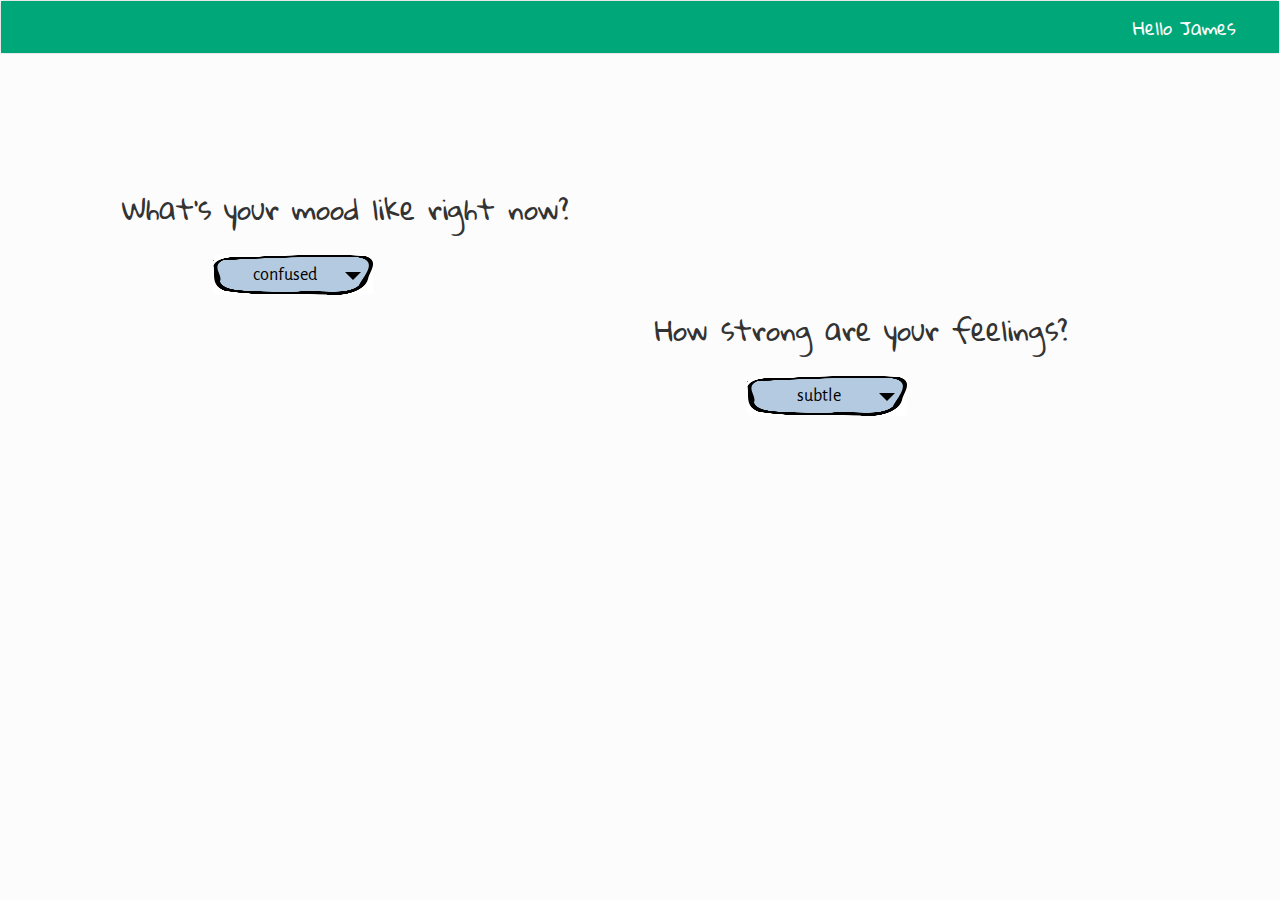
==== html/index.html @ 89518d8c "Merge pull request #33 from CYPIAPT-LNDSE/landing-page" ====
<!DOCTYPE html>
<html lang="en-GB">
  <head>
    <meta charset="utf-8">
    <meta name="viewport" content="width=device-width,initial-scale=1.0" />
    <meta name="description" content="Helping young people deal with low self-esteem induced by social media.">
    <link rel="stylesheet" href="https://cdnjs.cloudflare.com/ajax/libs/font-awesome/4.6.3/css/font-awesome.min.css">
    <link rel="stylesheet" href="https://cdnjs.cloudflare.com/ajax/libs/twitter-bootstrap/3.3.7/css/bootstrap.min.css">
    <link href="https://fonts.googleapis.com/css?family=Alegreya+Sans:300,400,500|Gloria+Hallelujah" rel="stylesheet">
    <link href="../styles/main.css" type="text/css" rel="stylesheet">
    <title>SocialUp</title>
  </head>
  <body>
    <nav class="navbar navbar-default navbar-custom">
      <div class="container-fluid">
        <ul class="nav navbar-nav navbar-right">
          <li><a href="#">Hello James <span class="glyphicon glyphicon-user"></span></a></li>
        </ul>
      </div>
    </nav>
    <div class="container-fluid">
    <div class="row top-buffer-large">
      <div class="col-xs-12 col-xs-offset-1" id="feelings-title">
        <h2>What's your mood like right now?</h2>
      </div>
    </div>
    <div class="row top-buffer">
      <div class="dropdown col-xs-offset-2" id="feelings-dropdown">
        <button class="btn btn-primary dropdown-toggle" id="dropdown-custom" type="button" data-toggle="dropdown">confused
        <span class="caret"></span></button>
        <ul class="dropdown-menu">
          <li><a href="#">confused</a></li>
          <li><a href="#">angry</a></li>
          <li><a href="#">sad</a></li>
          <li><a href="#">anxious</a></li>
          <li><a href="#">jealous</a></li>
          <li><a href="#">irritated</a></li>
          <li><a href="#">numb</a></li>
          <li><a href="#">lonely</a></li>
          <li><a href="#">irritated</a></li>
          <li><a href="#">rejected</a></li>
          <li><a href="#">stressed</a></li>
          <li><a href="#">uncomfortable</a></li>
        </ul>
      </div>
    </div>
    <div class="row">
      <div class="col-xs-12 col-xs-offset-6" id="feelings-strength-title">
        <h2>How strong are your feelings?</h2>
      </div>
    </div>
    <div class="row top-buffer">
      <div class="dropdown col-xs-offset-7" id="feelings-strength-dropdown">
        <button class="btn btn-primary dropdown-toggle" id="dropdown-custom" type="button" data-toggle="dropdown">subtle
          <span class="caret"></span>
        </button>
        <ul class="dropdown-menu">
          <li><a href="#">subtle</a></li>
          <li><a href="#">medium</a></li>
          <li><a href="#">strong</a></li>
          <li><a href="#">very strong</a></li>
        </ul>
      </div>
    </div>
    <div class="row negative-buffer">
      <div class="col-xs-10 col-xs-offset-2">
        <h2 id="welcome-msg-1"></h2>
      </div>
    </div>
    <div class="row negative-buffer">
      <div class="col-xs-10 col-xs-offset-5">
        <h2 id="welcome-msg-2">They're not.</h2>
      </div>
    </div>
  </div>
  <div class="row">
    <div class="col-xs-3 col-xs-offset-2 top-buffer" id="panel-facts">
      <h4>Check out some facts about thoughts and emotions</h4>
    </div>
    <div class="col-xs-3 top-buffer" id="panel-exercises">
      <h4>Try some exercises to challenge your thinking patterns</h4>
    </div>
    <div class="col-xs-3 top-buffer" id="panel-testimonials">
      <h4>See what other people found helpful</h4>
    </div>
  </div>
    <script src='https://cdnjs.cloudflare.com/ajax/libs/jquery/3.1.0/jquery.min.js'></script>
    <script src='https://cdnjs.cloudflare.com/ajax/libs/twitter-bootstrap/3.3.7/js/bootstrap.min.js'></script>
    <script src="../js/app.js"></script>
  </body>
</html>
---- styles/main.css ----
@import url("index.css");
@import url("facts-styles.css");

* {
  box-sizing: border-box;
}

body {
  background-color: hsla(0, 0%, 99%, 1);
  font-family: 'Alegreya Sans', sans-serif;
}

/*Navigation menu*/

.navbar *, .heading {
  font-family: 'Gloria Hallelujah', cursive;
}

.navbar-brand img {
  width: 50px;
  height: auto;
}

.navbar, .navbar-default, .navbar-nav>li>a {
  background-color: hsla(163, 100%, 33%, 1);
  color: #fff;
  font-size: 1.8rem;
}

.navbar-default .navbar-nav>li>a {
  color: hsla(0, 0%, 99%, 1);
}
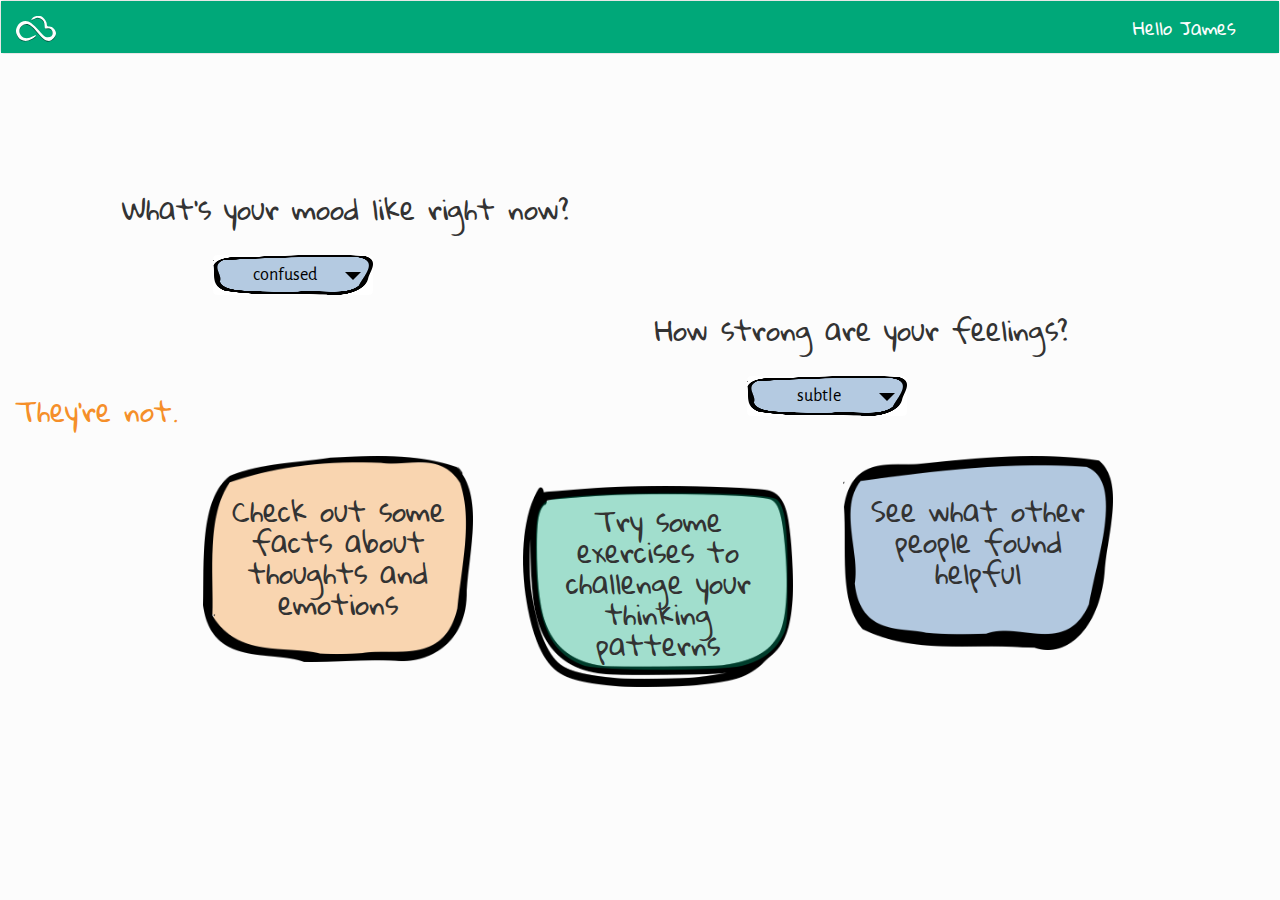
==== commit 69ea5377: "add cloud logo and correct column widths to avoid massive x overflow" ====
--- a/html/index.html
+++ b/html/index.html
@@ -10,9 +10,14 @@
     <link href="../styles/main.css" type="text/css" rel="stylesheet">
     <title>SocialUp</title>
   </head>
-  <body>
+  <body id="landing-body">
     <nav class="navbar navbar-default navbar-custom">
       <div class="container-fluid">
+        <div class="navbar-header">
+          <a class="navbar-brand" href="index.html">
+            <object id="cloud-logo" type="image/svg+xml" data="../assets/icons/cloud.svg" width="40"></object>
+          </a>
+        </div>
         <ul class="nav navbar-nav navbar-right">
           <li><a href="#">Hello James <span class="glyphicon glyphicon-user"></span></a></li>
         </ul>
@@ -20,7 +25,7 @@
     </nav>
     <div class="container-fluid">
     <div class="row top-buffer-large">
-      <div class="col-xs-12 col-xs-offset-1" id="feelings-title">
+      <div class="col-xs-6 col-xs-offset-1" id="feelings-title">
         <h2>What's your mood like right now?</h2>
       </div>
     </div>
@@ -45,7 +50,7 @@
       </div>
     </div>
     <div class="row">
-      <div class="col-xs-12 col-xs-offset-6" id="feelings-strength-title">
+      <div class="col-xs-6 col-xs-offset-6" id="feelings-strength-title">
         <h2>How strong are your feelings?</h2>
       </div>
     </div>
@@ -68,7 +73,7 @@
       </div>
     </div>
     <div class="row negative-buffer">
-      <div class="col-xs-10 col-xs-offset-5">
+      <div class="col-xs-12">
         <h2 id="welcome-msg-2">They're not.</h2>
       </div>
     </div>
@@ -86,6 +91,6 @@
   </div>
     <script src='https://cdnjs.cloudflare.com/ajax/libs/jquery/3.1.0/jquery.min.js'></script>
     <script src='https://cdnjs.cloudflare.com/ajax/libs/twitter-bootstrap/3.3.7/js/bootstrap.min.js'></script>
-    <script src="../js/app.js"></script>
+    <script src="../js/landing.js"></script>
   </body>
 </html>
